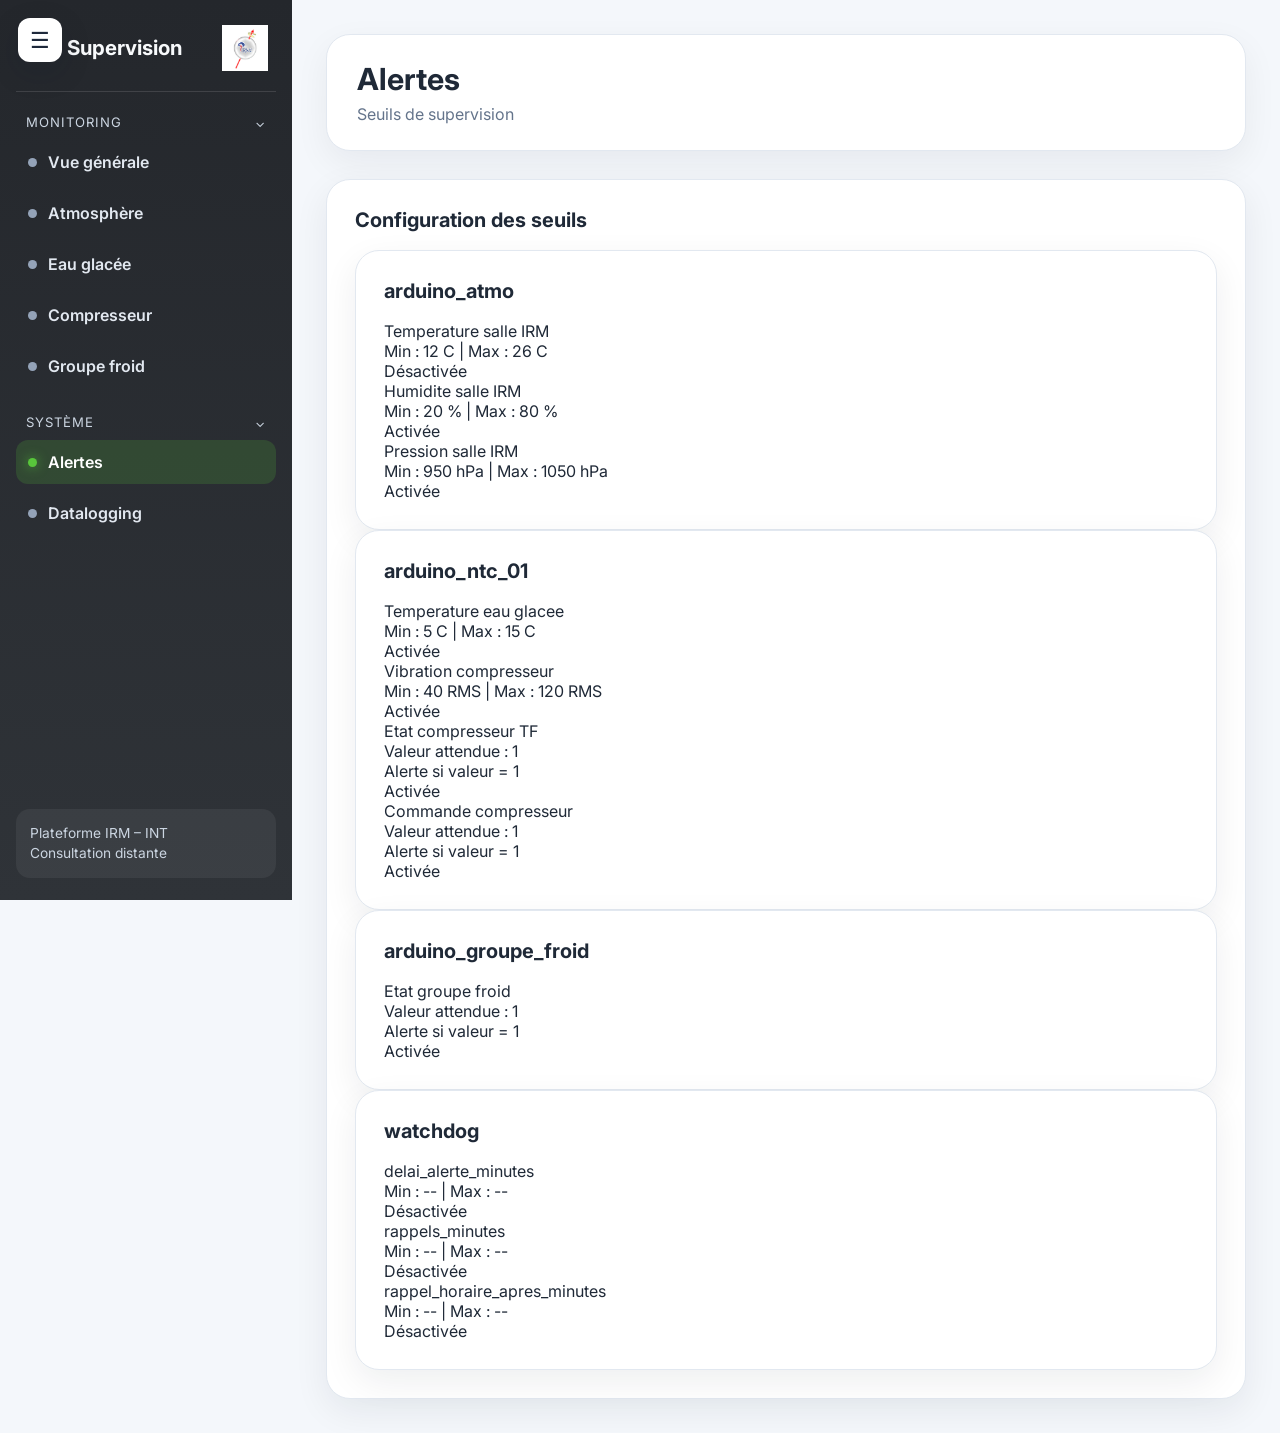
==== frontend/alerte.html @ 12dde3d2 "Add files via upload" ====
<!DOCTYPE html>
<html lang="fr">
<head>
<meta charset="UTF-8">
<meta name="viewport" content="width=device-width, initial-scale=1.0">
<title>Alertes – Centre IRM</title>

<!-- Police Inter via Google Fonts — commune à toutes les pages -->
<link href="https://fonts.googleapis.com/css2?family=Inter:wght@400;600;700;800&display=swap" rel="stylesheet">

<!-- Feuille de style commune à toutes les pages du dashboard -->
<link rel="stylesheet" href="style.css?v=final">

<style>
/* Grille des cartes d'alerte — une carte par device -->
.alert-grid { display: grid; gap: 20px; }

/* Bordure orange gauche pour identifier visuellement les cartes d'alerte -->
.alert-card { border-left: 5px solid #f97316; }

/* Ligne de séparation entre chaque seuil dans une carte -->
.alert-item { padding: 14px 0; border-bottom: 1px solid #e2e8f0; }
.alert-item:last-child { border-bottom: none; }

.alert-label { font-weight: 700; }
.alert-range { color: #64748b; margin-top: 4px; }

/* Badge vert — seuil activé -->
.alert-enabled {
    display: inline-block;
    margin-top: 8px;
    padding: 6px 10px;
    border-radius: 999px;
    background: #ecfdf5;
    color: #166534;
    font-size: 0.85rem;
    font-weight: 700;
}

/* Badge rouge — seuil désactivé -->
.alert-disabled {
    display: inline-block;
    margin-top: 8px;
    padding: 6px 10px;
    border-radius: 999px;
    background: #fef2f2;
    color: #991b1b;
    font-size: 0.85rem;
    font-weight: 700;
}

/* Encart d'erreur affiché si le JSON des seuils est inaccessible -->
.error-box {
    color: #991b1b;
    background: #fef2f2;
    border: 1px solid #fecaca;
    padding: 20px;
    border-radius: 12px;
}
</style>
</head>

<body>

<!-- Bouton pour ouvrir/fermer la sidebar.
     Sur mobile (≤ 720px) : overlay. Sur desktop : rétractable. -->
<button class="menu-toggle" onclick="toggleMenu()">☰</button>

<!-- Fond semi-transparent derrière la sidebar sur mobile -->
<div id="overlay" onclick="closeMenu()"></div>

<div class="app-shell">

    <!-- ─────────────────────────────────────────────
         SIDEBAR — Navigation latérale
    ──────────────────────────────────────────────── -->
    <aside id="sidebar" class="sidebar">
        <div class="sidebar-brand">
            <span>IRM Supervision</span>
            <img src="Logo_IRM.png" alt="Logo IRM">
        </div>

        <div class="sidebar-section">
            <div class="sidebar-title"><span>Monitoring</span><span>⌄</span></div>
            <nav class="sidebar-menu">
                <a href="index.html"       data-page="index">      <span class="dot"></span><span class="label-text">Vue générale</span></a>
                <a href="atmosphere.html"  data-page="atmosphere"> <span class="dot"></span><span class="label-text">Atmosphère</span></a>
                <a href="eaufroide.html"   data-page="eaufroide">  <span class="dot"></span><span class="label-text">Eau glacée</span></a>
                <a href="compresseur.html" data-page="compresseur"><span class="dot"></span><span class="label-text">Compresseur</span></a>
                <a href="groupefroid.html" data-page="groupefroid"><span class="dot"></span><span class="label-text">Groupe froid</span></a>
            </nav>
        </div>

        <div class="sidebar-section">
            <div class="sidebar-title"><span>Système</span><span>⌄</span></div>
            <nav class="sidebar-menu">
                <!-- Lien actif sur cette page — classe appliquée statiquement -->
                <a href="alerte.html"      class="active">          <span class="dot"></span><span class="label-text">Alertes</span></a>
                <a href="datalogging.html" data-page="datalogging"> <span class="dot"></span><span class="label-text">Datalogging</span></a>
            </nav>
        </div>

        <div class="sidebar-footer">Plateforme IRM – INT<br>Consultation distante</div>
    </aside>

    <!-- ─────────────────────────────────────────────
         CONTENU PRINCIPAL
    ──────────────────────────────────────────────── -->
    <main class="main-content">

        <div class="topbar">
            <div>
                <h1 class="page-title">Alertes</h1>
                <div class="page-subtitle">Seuils de supervision</div>
            </div>
        </div>

        <div class="container">

            <!-- Carte de configuration des seuils.
                 Le contenu est injecté dynamiquement par renderSeuils()
                 à partir du fichier config_seuils.json. -->
            <div class="card">
                <h2>Configuration des seuils</h2>
                <div id="alertes_content">Chargement...</div>
            </div>

        </div>
    </main>
</div>

<script>
    // Chemin vers le fichier de configuration des seuils d'alerte.
    // Ce fichier est lu côté client — il doit être accessible depuis le serveur web.
    // Il est également lu par alerte_manager.py côté serveur pour déclencher les e-mails.
    const CONFIG_SEUILS_PATH = "config_seuils.json";

    /**
     * loadSeuils()
     * Charge le fichier config_seuils.json et injecte le rendu dans la page.
     * Le paramètre ?v=timestamp force le navigateur à ne pas utiliser le cache,
     * garantissant que les seuils affichés sont toujours les plus récents.
     */
    async function loadSeuils() {
        const container = document.getElementById("alertes_content");

        try {
            const response = await fetch(CONFIG_SEUILS_PATH + "?v=" + Date.now());
            if (!response.ok) throw new Error("HTTP " + response.status);

            const seuils = await response.json();
            container.innerHTML = renderSeuils(seuils);

        } catch (e) {
            console.error(e);
            // Affiche un encart d'erreur si le JSON est absent ou mal formé
            container.innerHTML = `<div class="error-box">Erreur chargement JSON</div>`;
        }
    }

    /**
     * renderRange(cfg)
     * Génère le texte décrivant la plage de seuil selon le type de grandeur.
     *
     * Deux types supportés :
     * - "state"  : valeur logique 0/1 (ex: état compresseur) — affiche la valeur attendue
     * - numérique : affiche les bornes min/max avec unité (ex: "Min : 18 °C | Max : 26 °C")
     *
     * @param {object} cfg - configuration d'un seuil depuis config_seuils.json
     * @returns {string} HTML de la plage
     */
    function renderRange(cfg) {
        if (cfg.unit === "state") {
            // Grandeur logique : alerte si la valeur diffère de la valeur attendue
            const expected = cfg.expected ?? 1;
            const bad      = expected === 1 ? 0 : 1;
            return `Valeur attendue : ${expected}<br>Alerte si valeur = ${bad}`;
        }

        // Grandeur numérique : affiche les bornes min/max
        return `Min : ${cfg.min ?? "--"} ${cfg.unit || ""} | Max : ${cfg.max ?? "--"} ${cfg.unit || ""}`;
    }

    /**
     * renderSeuils(seuils)
     * Génère le HTML complet de la grille des seuils.
     * Parcourt l'objet JSON par device, puis par grandeur dans chaque device.
     * Chaque seuil est affiché avec son libellé, sa plage et son statut activé/désactivé.
     *
     * Structure attendue du JSON :
     * {
     *   "arduino_atmo": {
     *     "temperature": { "label": "Température", "min": 18, "max": 26, "unit": "°C", "enabled": true },
     *     ...
     *   },
     *   ...
     * }
     *
     * @param {object} seuils - contenu parsé de config_seuils.json
     * @returns {string} HTML de la grille
     */
    function renderSeuils(seuils) {
        let html = `<div class="alert-grid">`;

        for (const device in seuils) {
            // Une carte par device avec bordure orange
            html += `<div class="card alert-card"><h2>${device}</h2>`;

            for (const key in seuils[device]) {
                const cfg = seuils[device][key];

                html += `
                    <div class="alert-item">
                        <div class="alert-label">${cfg.label || key}</div>
                        <div class="alert-range">${renderRange(cfg)}</div>
                        <!-- Badge vert si activé, rouge si désactivé -->
                        <div class="${cfg.enabled ? "alert-enabled" : "alert-disabled"}">
                            ${cfg.enabled ? "Activée" : "Désactivée"}
                        </div>
                    </div>
                `;
            }

            html += `</div>`;
        }

        html += `</div>`;
        return html;
    }

    /**
     * toggleMenu() / closeMenu()
     * Gestion de la sidebar responsive.
     * Sur mobile : sidebar en overlay (classe "active").
     * Note : version simplifiée sans gestion desktop — pas de sidebar rétractable ici.
     */
    function toggleMenu() {
        document.getElementById("sidebar").classList.toggle("active");
    }

    function closeMenu() {
        document.getElementById("sidebar").classList.remove("active");
    }

    // Chargement des seuils au démarrage de la page
    loadSeuils();
</script>

</body>
</html>
---- frontend/style.css ----
/* ============================================================
   style.css — Feuille de style commune
   Supervision IRM — Plateforme INT / CNRS
   Utilisée par toutes les pages HTML du dashboard distant.
   ============================================================ */

/* ── Variables CSS globales ──────────────────────────────────
   Définies sur :root pour être accessibles partout dans le CSS.
   Modifier ces valeurs change l'apparence sur toutes les pages. */
:root {
    --sidebar-width: 292px;   /* Largeur de la sidebar sur desktop */
    --bg:        #f4f7fb;     /* Fond de page général */
    --surface:   #ffffff;     /* Fond des cartes et topbar */
    --surface-2: #f8fafc;     /* Fond secondaire (inputs, stats) */
    --text:      #1f2937;     /* Couleur texte principale */
    --muted:     #64748b;     /* Texte secondaire / sous-titres */
    --border:    #e2e8f0;     /* Bordures légères */
    --sidebar:   #24272c;     /* Couleur haut du dégradé sidebar */
    --sidebar-2: #2f3338;     /* Couleur bas du dégradé sidebar */
    --accent:    #58c63b;     /* Vert accent — lien actif, dot actif */
    --green:     #22c55e;     /* Vert statut ON */
    --red:       #ef4444;     /* Rouge statut OFF / alerte */
    --orange:    #f97316;     /* Orange — cartes alertes */
}

/* ── Reset minimal ───────────────────────────────────────────
   Inclut le padding et la bordure dans le calcul de la largeur.
   Évite les débordements inattendus sur les éléments à largeur fixe. */
* { box-sizing: border-box; }

/* Empêche iOS de grossir automatiquement le texte en mode paysage */
html { -webkit-text-size-adjust: 100%; }

body {
    margin: 0;
    /* Pile de polices : Inter chargée via Google Fonts, fallback système */
    font-family: "Inter", system-ui, -apple-system, BlinkMacSystemFont, "Segoe UI", sans-serif;
    background: var(--bg);
    color: var(--text);
}

/* Supprime la décoration des liens — la couleur est héritée du parent */
a { color: inherit; text-decoration: none; }

/* ── Structure principale ────────────────────────────────────
   Conteneur flex qui place la sidebar à gauche et le contenu à droite.
   min-height: 100vh garantit que la sidebar remplit toute la hauteur. */
.app-shell {
    min-height: 100vh;
    display: flex;
}

/* ============================================================
   SIDEBAR
   ============================================================ */

.sidebar {
    width: var(--sidebar-width);
    min-height: 100vh;
    /* Dégradé vertical du haut vers le bas entre les deux teintes sombre */
    background: linear-gradient(180deg, var(--sidebar), var(--sidebar-2));
    color: #f8fafc;
    padding: 22px 16px;
    position: fixed;   /* Reste en place pendant le scroll du contenu */
    left: 0;
    top: 0;
    bottom: 0;
    transition: transform 0.25s ease;
    z-index: 1000;     /* Au-dessus du contenu, sous le bouton hamburger (1100) */
}

/* Sidebar rétractée sur desktop — translateX vers la gauche hors écran */
.sidebar.closed {
    transform: translateX(calc(-1 * var(--sidebar-width)));
}

/* En-tête de la sidebar : logo texte + image logo IRM */
.sidebar-brand {
    height: 70px;
    display: flex;
    align-items: center;
    justify-content: space-between;
    gap: 14px;
    padding: 0 8px 18px 8px;
    border-bottom: 1px solid rgba(255,255,255,0.12); /* Séparateur subtil */
    margin-bottom: 22px;
}

.sidebar-brand span { font-size: 1.28rem; font-weight: 700; line-height: 1.15; }
.sidebar-brand img  { height: 46px; width: auto; object-fit: contain; }

/* Groupe de liens (Monitoring / Système) */
.sidebar-section { margin-bottom: 26px; }

/* Titre de section en majuscules espacées */
.sidebar-title {
    display: flex;
    align-items: center;
    justify-content: space-between;
    color: #cbd5e1;
    font-size: 0.82rem;
    text-transform: uppercase;
    letter-spacing: 0.08em;
    padding: 0 10px;
    margin-bottom: 10px;
}

/* Grille des liens de navigation */
.sidebar-menu { display: grid; gap: 7px; }

.sidebar-menu a {
    display: flex;
    align-items: center;
    gap: 11px;
    padding: 12px 12px;
    border-radius: 12px;
    color: #e2e8f0;
    font-weight: 600;
    transition: background 0.2s ease, color 0.2s ease;
}

.sidebar-menu a:hover  { background: rgba(255,255,255,0.08); }

/* Lien de la page courante — fond vert translucide + texte blanc */
.sidebar-menu a.active {
    background: rgba(88,198,59,0.18);
    color: #ffffff;
}

/* Petit cercle coloré devant chaque lien */
.dot {
    width: 9px;
    height: 9px;
    border-radius: 50%;
    background: #94a3b8;
    flex: 0 0 auto; /* Ne rétrécit pas si le texte est long */
}

/* Dot actif — vert accent avec halo lumineux */
.sidebar-menu a.active .dot {
    background: var(--accent);
    box-shadow: 0 0 12px rgba(88,198,59,0.75);
}

/* Empêche le texte des liens de passer à la ligne */
.label-text { white-space: nowrap; }

/* Pied de sidebar — identification de la plateforme */
.sidebar-footer {
    position: absolute;
    bottom: 22px;
    left: 16px;
    right: 16px;
    color: #cbd5e1;
    font-size: 0.86rem;
    line-height: 1.5;
    padding: 14px;
    border-radius: 14px;
    background: rgba(255,255,255,0.06); /* Fond légèrement plus clair que la sidebar */
}

/* ============================================================
   CONTENU PRINCIPAL
   ============================================================ */

.main-content {
    /* Décalé vers la droite de la largeur de la sidebar */
    margin-left: var(--sidebar-width);
    width: calc(100% - var(--sidebar-width));
    min-height: 100vh;
    padding: 34px;
    /* Transition fluide lors de la rétraction de la sidebar */
    transition: margin-left 0.25s ease, width 0.25s ease;
}

/* Quand la sidebar est fermée (desktop), le contenu prend toute la largeur */
.main-content.full { margin-left: 0; width: 100%; }

/* Barre supérieure : titre de page + badges */
.topbar {
    background: var(--surface);
    border: 1px solid var(--border);
    border-radius: 24px;
    padding: 26px 30px;
    display: flex;
    align-items: center;
    justify-content: space-between;
    gap: 20px;
    box-shadow: 0 12px 35px rgba(15,23,42,0.06);
    margin-bottom: 28px;
}

.page-title    { margin: 0; font-size: 1.9rem; color: var(--text); }
.page-subtitle { margin-top: 7px; color: var(--muted); font-size: 1rem; }

.topbar-actions { display: flex; align-items: center; gap: 10px; flex-wrap: wrap; }

/* Badge pill vert — utilisé pour "Supabase REST" et "Lecture seule" */
.badge-soft {
    padding: 9px 13px;
    border-radius: 999px;  /* Pill shape */
    background: #ecfdf5;
    color: #166534;
    font-size: 0.88rem;
    font-weight: 700;
}

/* ── Bouton hamburger ────────────────────────────────────────
   Visible sur tous les écrans (desktop et mobile).
   Sur desktop : rétracte/étend la sidebar.
   Sur mobile  : ouvre la sidebar en overlay. */
.menu-toggle {
    position: fixed;
    top: 18px;
    left: 18px;
    z-index: 1100; /* Au-dessus de la sidebar (1000) et de l'overlay (900) */
    width: 44px;
    height: 44px;
    border: none;
    border-radius: 12px;
    background: #ffffff;
    color: #1e293b;
    font-size: 1.4rem;
    cursor: pointer;
    box-shadow: 0 10px 30px rgba(15,23,42,0.16);
}

/* Overlay — caché par défaut, affiché uniquement sur mobile quand la sidebar est ouverte */
#overlay { display: none; }

/* ============================================================
   CARTES
   ============================================================ */

/* Grille à une colonne par défaut — élargie selon les pages via CSS inline */
.container { display: grid; grid-template-columns: 1fr; gap: 24px; }

.card {
    position: relative;  /* Nécessaire pour les badges positionnés en absolu */
    background: var(--surface);
    border: 1px solid var(--border);
    border-radius: 24px;
    padding: 28px;
    box-shadow: 0 12px 35px rgba(15,23,42,0.07);
    min-width: 0; /* Empêche le débordement dans une grille flex/grid */
}

.card h2    { margin: 0 0 18px 0; color: var(--text); font-size: 1.25rem; }

/* Valeur principale affichée en grand (température, amplitude…) */
.value      { font-size: 2.2rem; font-weight: 700; color: var(--text); margin: 10px 0; }

/* Horodatage de la dernière mesure */
.timestamp  { color: var(--muted); font-size: 0.92rem; }

canvas      { margin-top: 20px; }

/* ============================================================
   RESPONSIVE
   ============================================================ */

/* Tablette — grille de cartes revient à une colonne */
@media (max-width: 1100px) {
    .container { grid-template-columns: 1fr; }
}

/* Mobile (≤ 720px) */
@media (max-width: 720px) {
    /* Sidebar cachée hors écran par défaut */
    .sidebar { transform: translateX(-100%); }

    /* Sidebar visible quand la classe "active" est ajoutée par toggleMenu() */
    .sidebar.active { transform: translateX(0); }

    /* Le contenu prend toute la largeur (pas de marge pour la sidebar) */
    .main-content {
        margin-left: 0;
        width: 100%;
        /* padding-top plus grand pour ne pas être masqué par le bouton hamburger */
        padding: 84px 18px 24px 18px;
    }

    /* Topbar en colonne sur mobile */
    .topbar {
        flex-direction: column;
        align-items: flex-start;
        padding: 22px;
    }

    .page-title { font-size: 1.55rem; }
    .card       { padding: 22px; }

    /* Overlay affiché derrière la sidebar — clic dessus pour fermer */
    #overlay.active {
        display: block;
        position: fixed;
        inset: 0;
        background: rgba(15,23,42,0.45);
        z-index: 900; /* Sous la sidebar (1000) mais au-dessus du contenu */
    }
}

/* ============================================================
   PAGE D'ACCUEIL (index.html) — Grille des modules
   ============================================================ */

/* Grille 2 colonnes pour les 4 cartes modules */
.dashboard-grid {
    display: grid;
    grid-template-columns: repeat(2, minmax(0, 1fr));
    gap: 24px;
}

/* Carte module — lien cliquable vers la page de détail */
.module-card {
    min-height: 210px;
    display: flex;
    flex-direction: column;
    justify-content: space-between;
    color: var(--text);
    transition: transform 0.25s ease, box-shadow 0.25s ease;
}

/* Effet de survol — légère élévation */
.module-card:hover {
    transform: translateY(-6px);
    box-shadow: 0 18px 45px rgba(15,23,42,0.12);
}

.module-card .label  { color: var(--muted); font-size: 0.95rem; font-weight: 700; margin-bottom: 10px; }
.module-card .metric { font-size: 2.3rem; font-weight: 800; color: var(--text); margin-bottom: 8px; }
.module-card p       { margin: 0; color: var(--muted); font-size: 1rem; line-height: 1.45; }

/* Bouton "View details" en bas de chaque carte module */
.module-card .open {
    margin-top: 28px;
    color: #166534;
    background: #ecfdf5;
    width: fit-content;
    padding: 8px 12px;
    border-radius: 999px;
    font-size: 0.9rem;
    font-weight: 700;
}

/* Sur petits écrans, les cartes modules passent en colonne unique */
@media (max-width: 900px) {
    .dashboard-grid { grid-template-columns: 1fr; }
}
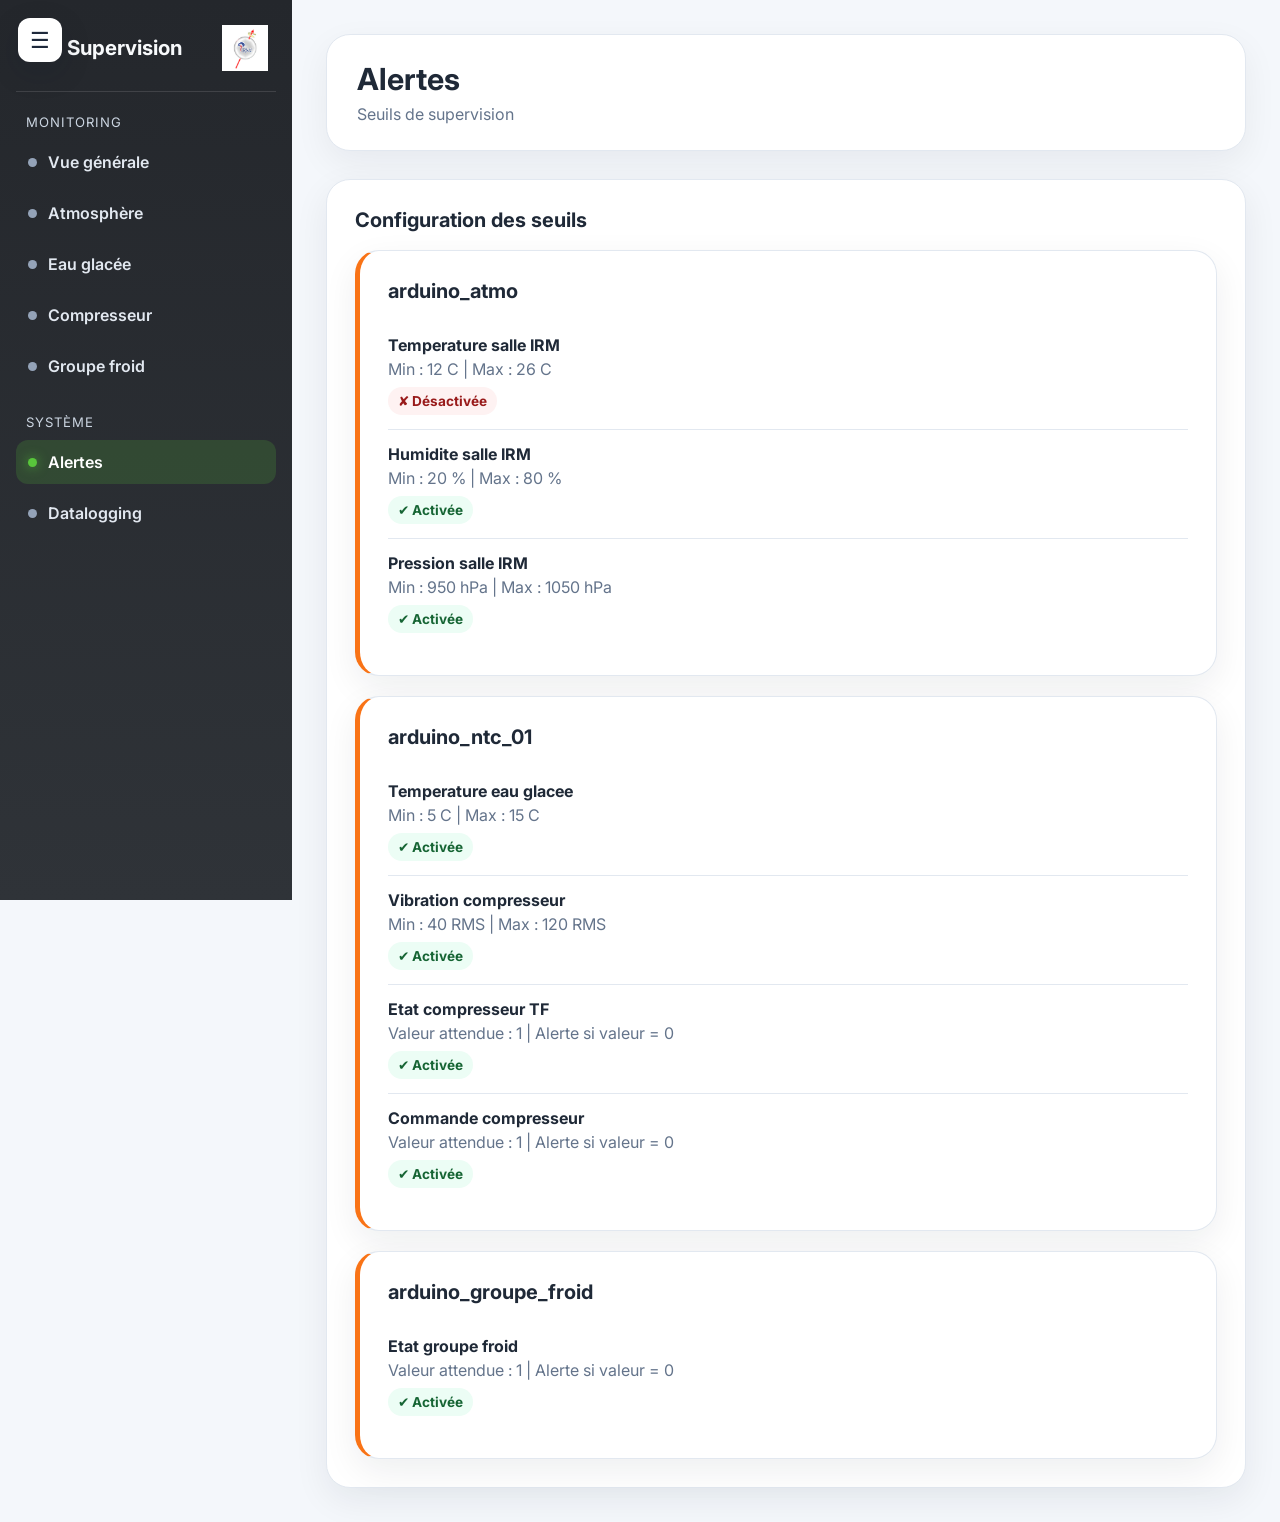
==== commit fb7351aa: "Update alerte.html" ====
--- a/frontend/alerte.html
+++ b/frontend/alerte.html
@@ -5,27 +5,17 @@
 <meta name="viewport" content="width=device-width, initial-scale=1.0">
 <title>Alertes – Centre IRM</title>
 
-<!-- Police Inter via Google Fonts — commune à toutes les pages -->
 <link href="https://fonts.googleapis.com/css2?family=Inter:wght@400;600;700;800&display=swap" rel="stylesheet">
-
-<!-- Feuille de style commune à toutes les pages du dashboard -->
 <link rel="stylesheet" href="style.css?v=final">
 
 <style>
-/* Grille des cartes d'alerte — une carte par device -->
 .alert-grid { display: grid; gap: 20px; }
-
-/* Bordure orange gauche pour identifier visuellement les cartes d'alerte -->
 .alert-card { border-left: 5px solid #f97316; }
-
-/* Ligne de séparation entre chaque seuil dans une carte -->
 .alert-item { padding: 14px 0; border-bottom: 1px solid #e2e8f0; }
 .alert-item:last-child { border-bottom: none; }
-
 .alert-label { font-weight: 700; }
 .alert-range { color: #64748b; margin-top: 4px; }
 
-/* Badge vert — seuil activé -->
 .alert-enabled {
     display: inline-block;
     margin-top: 8px;
@@ -37,7 +27,6 @@
     font-weight: 700;
 }
 
-/* Badge rouge — seuil désactivé -->
 .alert-disabled {
     display: inline-block;
     margin-top: 8px;
@@ -49,7 +38,6 @@
     font-weight: 700;
 }
 
-/* Encart d'erreur affiché si le JSON des seuils est inaccessible -->
 .error-box {
     color: #991b1b;
     background: #fef2f2;
@@ -62,188 +50,141 @@
 
 <body>
 
-<!-- Bouton pour ouvrir/fermer la sidebar.
-     Sur mobile (≤ 720px) : overlay. Sur desktop : rétractable. -->
 <button class="menu-toggle" onclick="toggleMenu()">☰</button>
-
-<!-- Fond semi-transparent derrière la sidebar sur mobile -->
 <div id="overlay" onclick="closeMenu()"></div>
 
 <div class="app-shell">
 
-    <!-- ─────────────────────────────────────────────
-         SIDEBAR — Navigation latérale
-    ──────────────────────────────────────────────── -->
-    <aside id="sidebar" class="sidebar">
-        <div class="sidebar-brand">
-            <span>IRM Supervision</span>
-            <img src="Logo_IRM.png" alt="Logo IRM">
-        </div>
+<aside id="sidebar" class="sidebar">
+    <div class="sidebar-brand">
+        <span>IRM Supervision</span>
+        <img src="Logo_IRM.png">
+    </div>
 
-        <div class="sidebar-section">
-            <div class="sidebar-title"><span>Monitoring</span><span>⌄</span></div>
-            <nav class="sidebar-menu">
-                <a href="index.html"       data-page="index">      <span class="dot"></span><span class="label-text">Vue générale</span></a>
-                <a href="atmosphere.html"  data-page="atmosphere"> <span class="dot"></span><span class="label-text">Atmosphère</span></a>
-                <a href="eaufroide.html"   data-page="eaufroide">  <span class="dot"></span><span class="label-text">Eau glacée</span></a>
-                <a href="compresseur.html" data-page="compresseur"><span class="dot"></span><span class="label-text">Compresseur</span></a>
-                <a href="groupefroid.html" data-page="groupefroid"><span class="dot"></span><span class="label-text">Groupe froid</span></a>
-            </nav>
-        </div>
+    <div class="sidebar-section">
+        <div class="sidebar-title">Monitoring</div>
+        <nav class="sidebar-menu">
+            <a href="index.html"><span class="dot"></span>Vue générale</a>
+            <a href="atmosphere.html"><span class="dot"></span>Atmosphère</a>
+            <a href="eaufroide.html"><span class="dot"></span>Eau glacée</a>
+            <a href="compresseur.html"><span class="dot"></span>Compresseur</a>
+            <a href="groupefroid.html"><span class="dot"></span>Groupe froid</a>
+        </nav>
+    </div>
 
-        <div class="sidebar-section">
-            <div class="sidebar-title"><span>Système</span><span>⌄</span></div>
-            <nav class="sidebar-menu">
-                <!-- Lien actif sur cette page — classe appliquée statiquement -->
-                <a href="alerte.html"      class="active">          <span class="dot"></span><span class="label-text">Alertes</span></a>
-                <a href="datalogging.html" data-page="datalogging"> <span class="dot"></span><span class="label-text">Datalogging</span></a>
-            </nav>
-        </div>
+    <div class="sidebar-section">
+        <div class="sidebar-title">Système</div>
+        <nav class="sidebar-menu">
+            <a href="alerte.html" class="active"><span class="dot"></span>Alertes</a>
+            <a href="datalogging.html" data-page="datalogging"><span class="dot"></span><span class="label-text">Datalogging</span></a>
+        </nav>
+    </div>
+</aside>
 
-        <div class="sidebar-footer">Plateforme IRM – INT<br>Consultation distante</div>
-    </aside>
+<main class="main-content">
 
-    <!-- ─────────────────────────────────────────────
-         CONTENU PRINCIPAL
-    ──────────────────────────────────────────────── -->
-    <main class="main-content">
+<div class="topbar">
+    <div>
+        <h1 class="page-title">Alertes</h1>
+        <div class="page-subtitle">Seuils de supervision</div>
+    </div>
+</div>
 
-        <div class="topbar">
-            <div>
-                <h1 class="page-title">Alertes</h1>
-                <div class="page-subtitle">Seuils de supervision</div>
-            </div>
-        </div>
+<div class="container">
+    <div class="card">
+        <h2>Configuration des seuils</h2>
+        <div id="alertes_content">Chargement...</div>
+    </div>
+</div>
 
-        <div class="container">
-
-            <!-- Carte de configuration des seuils.
-                 Le contenu est injecté dynamiquement par renderSeuils()
-                 à partir du fichier config_seuils.json. -->
-            <div class="card">
-                <h2>Configuration des seuils</h2>
-                <div id="alertes_content">Chargement...</div>
-            </div>
-
-        </div>
-    </main>
+</main>
 </div>
 
 <script>
-    // Chemin vers le fichier de configuration des seuils d'alerte.
-    // Ce fichier est lu côté client — il doit être accessible depuis le serveur web.
-    // Il est également lu par alerte_manager.py côté serveur pour déclencher les e-mails.
-    const CONFIG_SEUILS_PATH = "config_seuils.json";
+const CONFIG_SEUILS_PATH = "config_seuils.json";
 
-    /**
-     * loadSeuils()
-     * Charge le fichier config_seuils.json et injecte le rendu dans la page.
-     * Le paramètre ?v=timestamp force le navigateur à ne pas utiliser le cache,
-     * garantissant que les seuils affichés sont toujours les plus récents.
-     */
-    async function loadSeuils() {
-        const container = document.getElementById("alertes_content");
+async function loadSeuils() {
+    const container = document.getElementById("alertes_content");
 
-        try {
-            const response = await fetch(CONFIG_SEUILS_PATH + "?v=" + Date.now());
-            if (!response.ok) throw new Error("HTTP " + response.status);
+    try {
+        const response = await fetch(CONFIG_SEUILS_PATH + "?v=" + Date.now());
 
-            const seuils = await response.json();
-            container.innerHTML = renderSeuils(seuils);
+        if (!response.ok) throw new Error("HTTP " + response.status);
 
-        } catch (e) {
-            console.error(e);
-            // Affiche un encart d'erreur si le JSON est absent ou mal formé
-            container.innerHTML = `<div class="error-box">Erreur chargement JSON</div>`;
+        const seuils = await response.json();
+        container.innerHTML = renderSeuils(seuils);
+
+    } catch (e) {
+        console.error(e);
+        container.innerHTML = `<div class="error-box">Erreur chargement JSON : ${e.message}</div>`;
+    }
+}
+
+function renderRange(cfg) {
+    if (cfg.unit === "state") {
+        const expected = Array.isArray(cfg.expected) ? cfg.expected[0] : (cfg.expected ?? 1);
+        const bad = expected === 1 ? 0 : 1;
+        return `Valeur attendue : ${expected} | Alerte si valeur = ${bad}`;
+    }
+
+    return `Min : ${cfg.min ?? "--"} ${cfg.unit || ""} | Max : ${cfg.max ?? "--"} ${cfg.unit || ""}`;
+}
+
+function isValidSensor(cfg) {
+    // On ignore les entrées sans label ou sans structure de capteur
+    return cfg && typeof cfg === "object" && cfg.label !== undefined;
+}
+
+function renderSeuils(seuils) {
+    let html = `<div class="alert-grid">`;
+
+    for (const device in seuils) {
+        // On ignore le bloc watchdog qui n'est pas un capteur
+        if (device === "watchdog") continue;
+
+        const deviceData = seuils[device];
+        let itemsHtml = "";
+
+        for (const key in deviceData) {
+            const cfg = deviceData[key];
+
+            // On ignore les entrées sans structure valide
+            if (!isValidSensor(cfg)) continue;
+
+            itemsHtml += `
+                <div class="alert-item">
+                    <div class="alert-label">${cfg.label}</div>
+                    <div class="alert-range">${renderRange(cfg)}</div>
+                    <div class="${cfg.enabled ? "alert-enabled" : "alert-disabled"}">
+                        ${cfg.enabled ? "✔ Activée" : "✘ Désactivée"}
+                    </div>
+                </div>
+            `;
+        }
+
+        if (itemsHtml) {
+            html += `
+                <div class="card alert-card">
+                    <h2>${device}</h2>
+                    ${itemsHtml}
+                </div>
+            `;
         }
     }
 
-    /**
-     * renderRange(cfg)
-     * Génère le texte décrivant la plage de seuil selon le type de grandeur.
-     *
-     * Deux types supportés :
-     * - "state"  : valeur logique 0/1 (ex: état compresseur) — affiche la valeur attendue
-     * - numérique : affiche les bornes min/max avec unité (ex: "Min : 18 °C | Max : 26 °C")
-     *
-     * @param {object} cfg - configuration d'un seuil depuis config_seuils.json
-     * @returns {string} HTML de la plage
-     */
-    function renderRange(cfg) {
-        if (cfg.unit === "state") {
-            // Grandeur logique : alerte si la valeur diffère de la valeur attendue
-            const expected = cfg.expected ?? 1;
-            const bad      = expected === 1 ? 0 : 1;
-            return `Valeur attendue : ${expected}<br>Alerte si valeur = ${bad}`;
-        }
+    html += `</div>`;
+    return html;
+}
 
-        // Grandeur numérique : affiche les bornes min/max
-        return `Min : ${cfg.min ?? "--"} ${cfg.unit || ""} | Max : ${cfg.max ?? "--"} ${cfg.unit || ""}`;
-    }
+function toggleMenu() {
+    document.getElementById("sidebar").classList.toggle("active");
+}
 
-    /**
-     * renderSeuils(seuils)
-     * Génère le HTML complet de la grille des seuils.
-     * Parcourt l'objet JSON par device, puis par grandeur dans chaque device.
-     * Chaque seuil est affiché avec son libellé, sa plage et son statut activé/désactivé.
-     *
-     * Structure attendue du JSON :
-     * {
-     *   "arduino_atmo": {
-     *     "temperature": { "label": "Température", "min": 18, "max": 26, "unit": "°C", "enabled": true },
-     *     ...
-     *   },
-     *   ...
-     * }
-     *
-     * @param {object} seuils - contenu parsé de config_seuils.json
-     * @returns {string} HTML de la grille
-     */
-    function renderSeuils(seuils) {
-        let html = `<div class="alert-grid">`;
+function closeMenu() {
+    document.getElementById("sidebar").classList.remove("active");
+}
 
-        for (const device in seuils) {
-            // Une carte par device avec bordure orange
-            html += `<div class="card alert-card"><h2>${device}</h2>`;
-
-            for (const key in seuils[device]) {
-                const cfg = seuils[device][key];
-
-                html += `
-                    <div class="alert-item">
-                        <div class="alert-label">${cfg.label || key}</div>
-                        <div class="alert-range">${renderRange(cfg)}</div>
-                        <!-- Badge vert si activé, rouge si désactivé -->
-                        <div class="${cfg.enabled ? "alert-enabled" : "alert-disabled"}">
-                            ${cfg.enabled ? "Activée" : "Désactivée"}
-                        </div>
-                    </div>
-                `;
-            }
-
-            html += `</div>`;
-        }
-
-        html += `</div>`;
-        return html;
-    }
-
-    /**
-     * toggleMenu() / closeMenu()
-     * Gestion de la sidebar responsive.
-     * Sur mobile : sidebar en overlay (classe "active").
-     * Note : version simplifiée sans gestion desktop — pas de sidebar rétractable ici.
-     */
-    function toggleMenu() {
-        document.getElementById("sidebar").classList.toggle("active");
-    }
-
-    function closeMenu() {
-        document.getElementById("sidebar").classList.remove("active");
-    }
-
-    // Chargement des seuils au démarrage de la page
-    loadSeuils();
+loadSeuils();
 </script>
 
 </body>
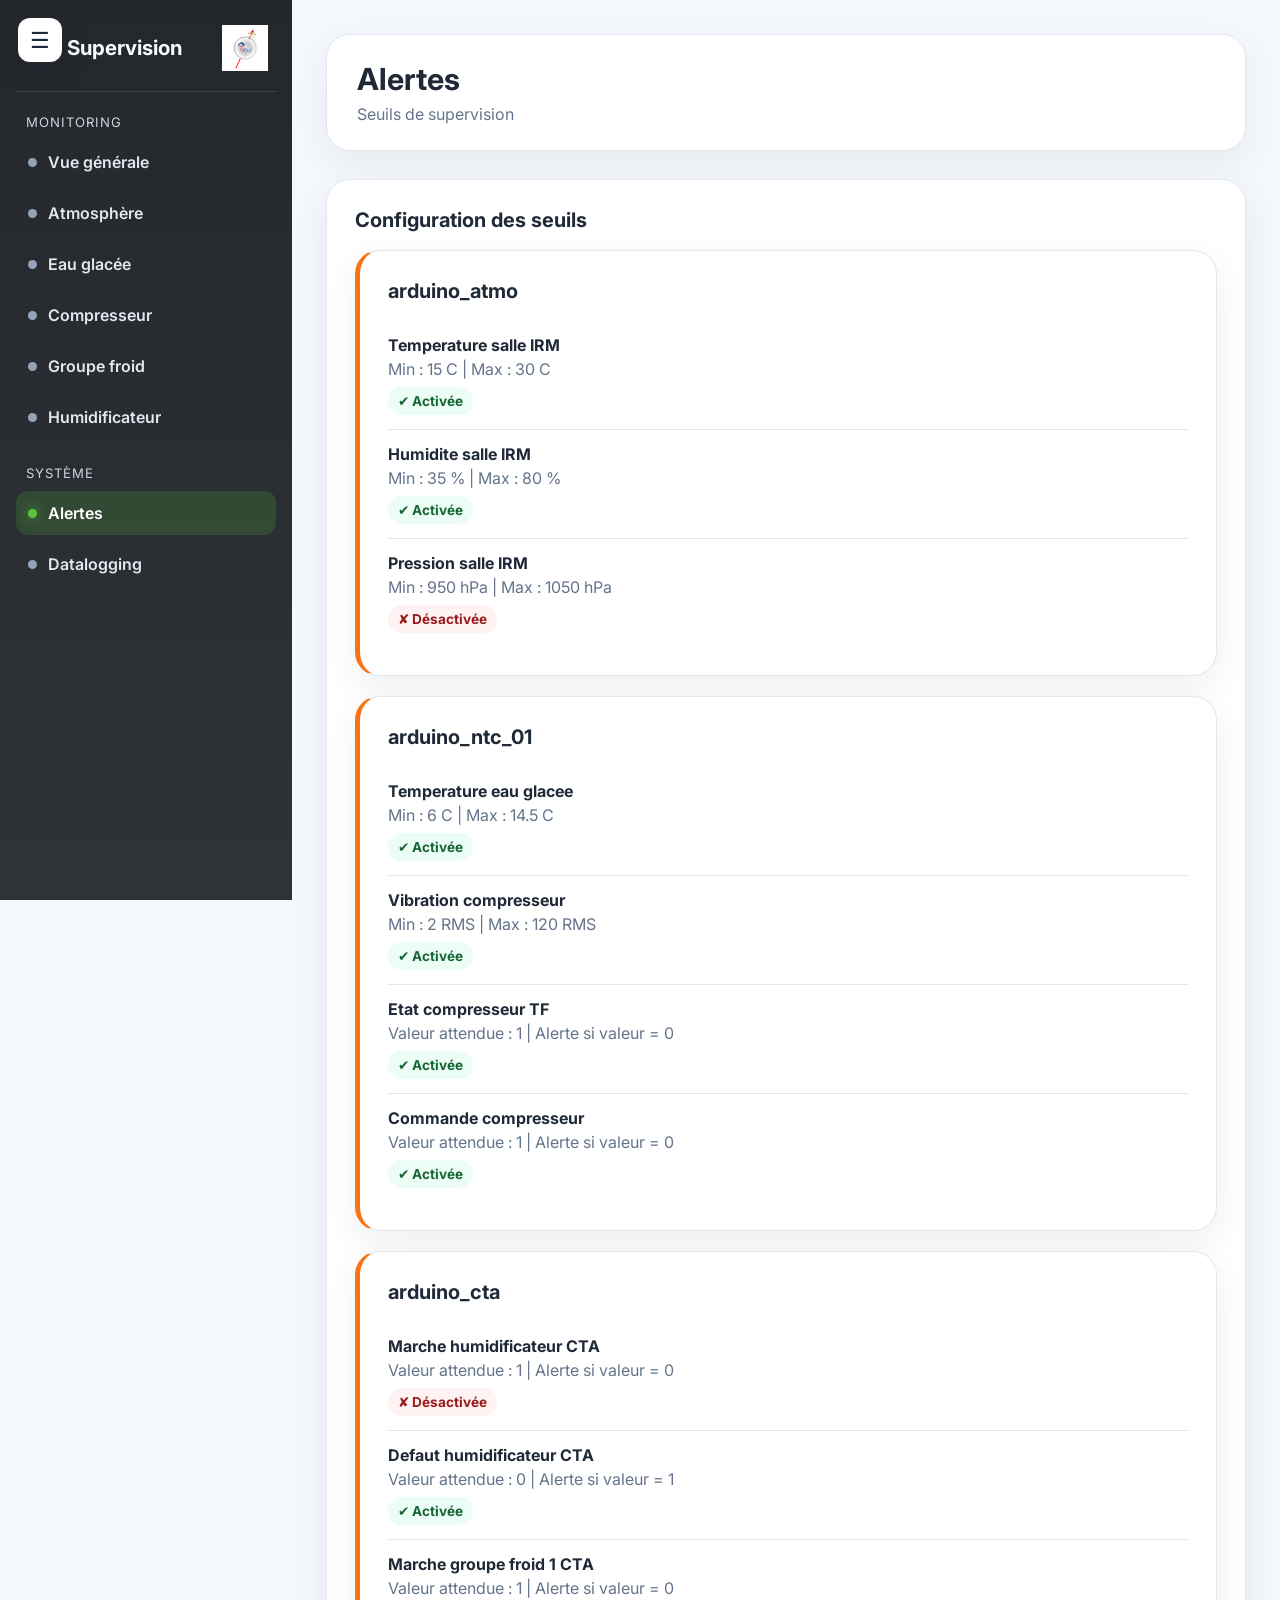
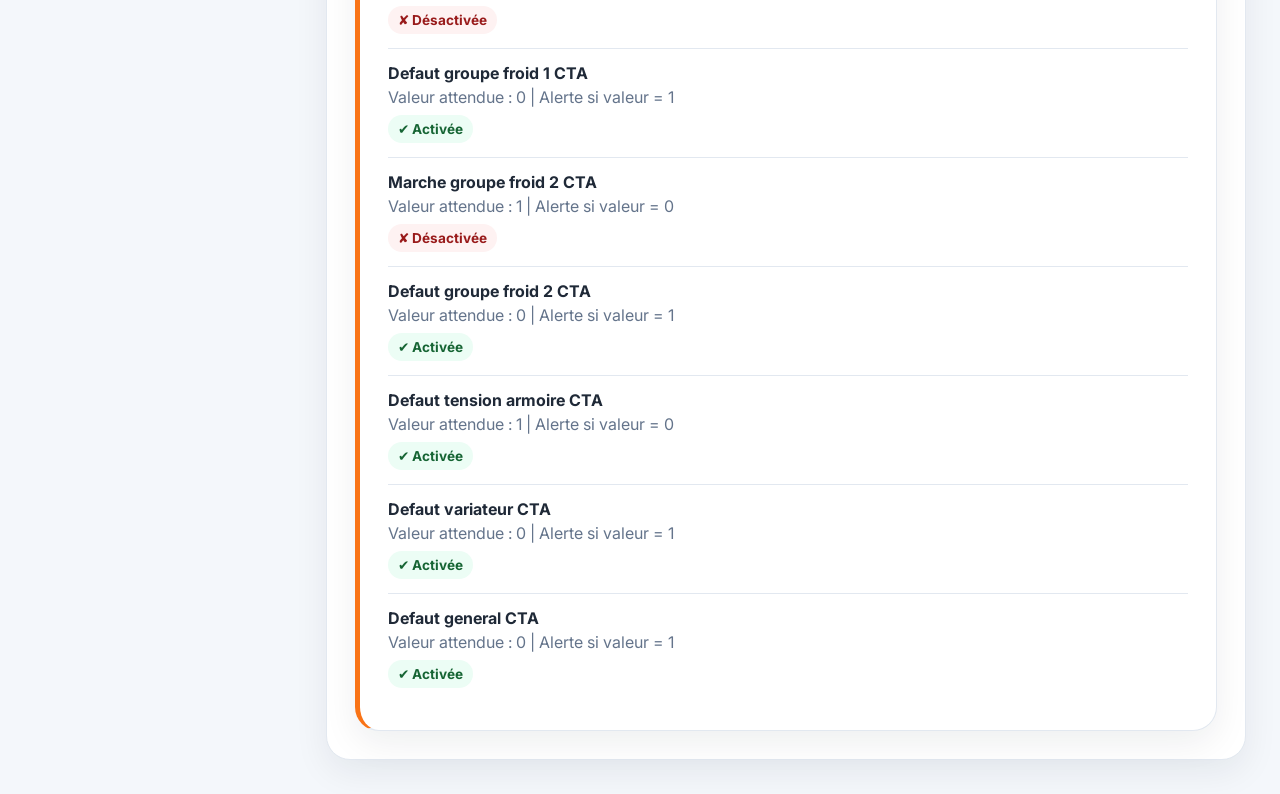
==== commit 1e84aabf: "Add files via upload" ====
--- a/frontend/alerte.html
+++ b/frontend/alerte.html
@@ -1,191 +1,192 @@
-<!DOCTYPE html>
-<html lang="fr">
-<head>
-<meta charset="UTF-8">
-<meta name="viewport" content="width=device-width, initial-scale=1.0">
-<title>Alertes – Centre IRM</title>
-
-<link href="https://fonts.googleapis.com/css2?family=Inter:wght@400;600;700;800&display=swap" rel="stylesheet">
-<link rel="stylesheet" href="style.css?v=final">
-
-<style>
-.alert-grid { display: grid; gap: 20px; }
-.alert-card { border-left: 5px solid #f97316; }
-.alert-item { padding: 14px 0; border-bottom: 1px solid #e2e8f0; }
-.alert-item:last-child { border-bottom: none; }
-.alert-label { font-weight: 700; }
-.alert-range { color: #64748b; margin-top: 4px; }
-
-.alert-enabled {
-    display: inline-block;
-    margin-top: 8px;
-    padding: 6px 10px;
-    border-radius: 999px;
-    background: #ecfdf5;
-    color: #166534;
-    font-size: 0.85rem;
-    font-weight: 700;
-}
-
-.alert-disabled {
-    display: inline-block;
-    margin-top: 8px;
-    padding: 6px 10px;
-    border-radius: 999px;
-    background: #fef2f2;
-    color: #991b1b;
-    font-size: 0.85rem;
-    font-weight: 700;
-}
-
-.error-box {
-    color: #991b1b;
-    background: #fef2f2;
-    border: 1px solid #fecaca;
-    padding: 20px;
-    border-radius: 12px;
-}
-</style>
-</head>
-
-<body>
-
-<button class="menu-toggle" onclick="toggleMenu()">☰</button>
-<div id="overlay" onclick="closeMenu()"></div>
-
-<div class="app-shell">
-
-<aside id="sidebar" class="sidebar">
-    <div class="sidebar-brand">
-        <span>IRM Supervision</span>
-        <img src="Logo_IRM.png">
-    </div>
-
-    <div class="sidebar-section">
-        <div class="sidebar-title">Monitoring</div>
-        <nav class="sidebar-menu">
-            <a href="index.html"><span class="dot"></span>Vue générale</a>
-            <a href="atmosphere.html"><span class="dot"></span>Atmosphère</a>
-            <a href="eaufroide.html"><span class="dot"></span>Eau glacée</a>
-            <a href="compresseur.html"><span class="dot"></span>Compresseur</a>
-            <a href="groupefroid.html"><span class="dot"></span>Groupe froid</a>
-        </nav>
-    </div>
-
-    <div class="sidebar-section">
-        <div class="sidebar-title">Système</div>
-        <nav class="sidebar-menu">
-            <a href="alerte.html" class="active"><span class="dot"></span>Alertes</a>
-            <a href="datalogging.html" data-page="datalogging"><span class="dot"></span><span class="label-text">Datalogging</span></a>
-        </nav>
-    </div>
-</aside>
-
-<main class="main-content">
-
-<div class="topbar">
-    <div>
-        <h1 class="page-title">Alertes</h1>
-        <div class="page-subtitle">Seuils de supervision</div>
-    </div>
-</div>
-
-<div class="container">
-    <div class="card">
-        <h2>Configuration des seuils</h2>
-        <div id="alertes_content">Chargement...</div>
-    </div>
-</div>
-
-</main>
-</div>
-
-<script>
-const CONFIG_SEUILS_PATH = "config_seuils.json";
-
-async function loadSeuils() {
-    const container = document.getElementById("alertes_content");
-
-    try {
-        const response = await fetch(CONFIG_SEUILS_PATH + "?v=" + Date.now());
-
-        if (!response.ok) throw new Error("HTTP " + response.status);
-
-        const seuils = await response.json();
-        container.innerHTML = renderSeuils(seuils);
-
-    } catch (e) {
-        console.error(e);
-        container.innerHTML = `<div class="error-box">Erreur chargement JSON : ${e.message}</div>`;
-    }
-}
-
-function renderRange(cfg) {
-    if (cfg.unit === "state") {
-        const expected = Array.isArray(cfg.expected) ? cfg.expected[0] : (cfg.expected ?? 1);
-        const bad = expected === 1 ? 0 : 1;
-        return `Valeur attendue : ${expected} | Alerte si valeur = ${bad}`;
-    }
-
-    return `Min : ${cfg.min ?? "--"} ${cfg.unit || ""} | Max : ${cfg.max ?? "--"} ${cfg.unit || ""}`;
-}
-
-function isValidSensor(cfg) {
-    // On ignore les entrées sans label ou sans structure de capteur
-    return cfg && typeof cfg === "object" && cfg.label !== undefined;
-}
-
-function renderSeuils(seuils) {
-    let html = `<div class="alert-grid">`;
-
-    for (const device in seuils) {
-        // On ignore le bloc watchdog qui n'est pas un capteur
-        if (device === "watchdog") continue;
-
-        const deviceData = seuils[device];
-        let itemsHtml = "";
-
-        for (const key in deviceData) {
-            const cfg = deviceData[key];
-
-            // On ignore les entrées sans structure valide
-            if (!isValidSensor(cfg)) continue;
-
-            itemsHtml += `
-                <div class="alert-item">
-                    <div class="alert-label">${cfg.label}</div>
-                    <div class="alert-range">${renderRange(cfg)}</div>
-                    <div class="${cfg.enabled ? "alert-enabled" : "alert-disabled"}">
-                        ${cfg.enabled ? "✔ Activée" : "✘ Désactivée"}
-                    </div>
-                </div>
-            `;
-        }
-
-        if (itemsHtml) {
-            html += `
-                <div class="card alert-card">
-                    <h2>${device}</h2>
-                    ${itemsHtml}
-                </div>
-            `;
-        }
-    }
-
-    html += `</div>`;
-    return html;
-}
-
-function toggleMenu() {
-    document.getElementById("sidebar").classList.toggle("active");
-}
-
-function closeMenu() {
-    document.getElementById("sidebar").classList.remove("active");
-}
-
-loadSeuils();
-</script>
-
-</body>
-</html>
+<!DOCTYPE html>
+<html lang="fr">
+<head>
+<meta charset="UTF-8">
+<meta name="viewport" content="width=device-width, initial-scale=1.0">
+<title>Alertes – Centre IRM</title>
+
+<link href="https://fonts.googleapis.com/css2?family=Inter:wght@400;600;700;800&display=swap" rel="stylesheet">
+<link rel="stylesheet" href="style.css?v=final">
+
+<style>
+.alert-grid { display: grid; gap: 20px; }
+.alert-card { border-left: 5px solid #f97316; }
+.alert-item { padding: 14px 0; border-bottom: 1px solid #e2e8f0; }
+.alert-item:last-child { border-bottom: none; }
+.alert-label { font-weight: 700; }
+.alert-range { color: #64748b; margin-top: 4px; }
+
+.alert-enabled {
+    display: inline-block;
+    margin-top: 8px;
+    padding: 6px 10px;
+    border-radius: 999px;
+    background: #ecfdf5;
+    color: #166534;
+    font-size: 0.85rem;
+    font-weight: 700;
+}
+
+.alert-disabled {
+    display: inline-block;
+    margin-top: 8px;
+    padding: 6px 10px;
+    border-radius: 999px;
+    background: #fef2f2;
+    color: #991b1b;
+    font-size: 0.85rem;
+    font-weight: 700;
+}
+
+.error-box {
+    color: #991b1b;
+    background: #fef2f2;
+    border: 1px solid #fecaca;
+    padding: 20px;
+    border-radius: 12px;
+}
+</style>
+</head>
+
+<body>
+
+<button class="menu-toggle" onclick="toggleMenu()">☰</button>
+<div id="overlay" onclick="closeMenu()"></div>
+
+<div class="app-shell">
+
+<aside id="sidebar" class="sidebar">
+    <div class="sidebar-brand">
+        <span>IRM Supervision</span>
+        <img src="Logo_IRM.png">
+    </div>
+
+    <div class="sidebar-section">
+        <div class="sidebar-title">Monitoring</div>
+        <nav class="sidebar-menu">
+            <a href="index.html"><span class="dot"></span>Vue générale</a>
+            <a href="atmosphere.html"><span class="dot"></span>Atmosphère</a>
+            <a href="eaufroide.html"><span class="dot"></span>Eau glacée</a>
+            <a href="compresseur.html"><span class="dot"></span>Compresseur</a>
+            <a href="groupefroid.html"><span class="dot"></span>Groupe froid</a>
+            <a href="humidificateur.html" data-page="humidificateur"><span class="dot"></span><span class="label-text">Humidificateur</span></a>
+        </nav>
+    </div>
+
+    <div class="sidebar-section">
+        <div class="sidebar-title">Système</div>
+        <nav class="sidebar-menu">
+            <a href="alerte.html" class="active"><span class="dot"></span>Alertes</a>
+            <a href="datalogging.html" data-page="datalogging"><span class="dot"></span><span class="label-text">Datalogging</span></a>
+        </nav>
+    </div>
+</aside>
+
+<main class="main-content">
+
+<div class="topbar">
+    <div>
+        <h1 class="page-title">Alertes</h1>
+        <div class="page-subtitle">Seuils de supervision</div>
+    </div>
+</div>
+
+<div class="container">
+    <div class="card">
+        <h2>Configuration des seuils</h2>
+        <div id="alertes_content">Chargement...</div>
+    </div>
+</div>
+
+</main>
+</div>
+
+<script>
+const CONFIG_SEUILS_PATH = "config_seuils.json";
+
+async function loadSeuils() {
+    const container = document.getElementById("alertes_content");
+
+    try {
+        const response = await fetch(CONFIG_SEUILS_PATH + "?v=" + Date.now());
+
+        if (!response.ok) throw new Error("HTTP " + response.status);
+
+        const seuils = await response.json();
+        container.innerHTML = renderSeuils(seuils);
+
+    } catch (e) {
+        console.error(e);
+        container.innerHTML = `<div class="error-box">Erreur chargement JSON : ${e.message}</div>`;
+    }
+}
+
+function renderRange(cfg) {
+    if (cfg.unit === "state") {
+        const expected = Array.isArray(cfg.expected) ? cfg.expected[0] : (cfg.expected ?? 1);
+        const bad = expected === 1 ? 0 : 1;
+        return `Valeur attendue : ${expected} | Alerte si valeur = ${bad}`;
+    }
+
+    return `Min : ${cfg.min ?? "--"} ${cfg.unit || ""} | Max : ${cfg.max ?? "--"} ${cfg.unit || ""}`;
+}
+
+function isValidSensor(cfg) {
+    // On ignore les entrées sans label ou sans structure de capteur
+    return cfg && typeof cfg === "object" && cfg.label !== undefined;
+}
+
+function renderSeuils(seuils) {
+    let html = `<div class="alert-grid">`;
+
+    for (const device in seuils) {
+        // On ignore le bloc watchdog qui n'est pas un capteur
+        if (device === "watchdog") continue;
+
+        const deviceData = seuils[device];
+        let itemsHtml = "";
+
+        for (const key in deviceData) {
+            const cfg = deviceData[key];
+
+            // On ignore les entrées sans structure valide
+            if (!isValidSensor(cfg)) continue;
+
+            itemsHtml += `
+                <div class="alert-item">
+                    <div class="alert-label">${cfg.label}</div>
+                    <div class="alert-range">${renderRange(cfg)}</div>
+                    <div class="${cfg.enabled ? "alert-enabled" : "alert-disabled"}">
+                        ${cfg.enabled ? "✔ Activée" : "✘ Désactivée"}
+                    </div>
+                </div>
+            `;
+        }
+
+        if (itemsHtml) {
+            html += `
+                <div class="card alert-card">
+                    <h2>${device}</h2>
+                    ${itemsHtml}
+                </div>
+            `;
+        }
+    }
+
+    html += `</div>`;
+    return html;
+}
+
+function toggleMenu() {
+    document.getElementById("sidebar").classList.toggle("active");
+}
+
+function closeMenu() {
+    document.getElementById("sidebar").classList.remove("active");
+}
+
+loadSeuils();
+</script>
+
+</body>
+</html>
--- a/frontend/style.css
+++ b/frontend/style.css
@@ -1,80 +1,64 @@
-/* ============================================================
-   style.css — Feuille de style commune
-   Supervision IRM — Plateforme INT / CNRS
-   Utilisée par toutes les pages HTML du dashboard distant.
-   ============================================================ */
-
-/* ── Variables CSS globales ──────────────────────────────────
-   Définies sur :root pour être accessibles partout dans le CSS.
-   Modifier ces valeurs change l'apparence sur toutes les pages. */
 :root {
-    --sidebar-width: 292px;   /* Largeur de la sidebar sur desktop */
-    --bg:        #f4f7fb;     /* Fond de page général */
-    --surface:   #ffffff;     /* Fond des cartes et topbar */
-    --surface-2: #f8fafc;     /* Fond secondaire (inputs, stats) */
-    --text:      #1f2937;     /* Couleur texte principale */
-    --muted:     #64748b;     /* Texte secondaire / sous-titres */
-    --border:    #e2e8f0;     /* Bordures légères */
-    --sidebar:   #24272c;     /* Couleur haut du dégradé sidebar */
-    --sidebar-2: #2f3338;     /* Couleur bas du dégradé sidebar */
-    --accent:    #58c63b;     /* Vert accent — lien actif, dot actif */
-    --green:     #22c55e;     /* Vert statut ON */
-    --red:       #ef4444;     /* Rouge statut OFF / alerte */
-    --orange:    #f97316;     /* Orange — cartes alertes */
-}
-
-/* ── Reset minimal ───────────────────────────────────────────
-   Inclut le padding et la bordure dans le calcul de la largeur.
-   Évite les débordements inattendus sur les éléments à largeur fixe. */
-* { box-sizing: border-box; }
-
-/* Empêche iOS de grossir automatiquement le texte en mode paysage */
-html { -webkit-text-size-adjust: 100%; }
+    --sidebar-width: 292px;
+    --bg: #f4f7fb;
+    --surface: #ffffff;
+    --surface-2: #f8fafc;
+    --text: #1f2937;
+    --muted: #64748b;
+    --border: #e2e8f0;
+    --sidebar: #24272c;
+    --sidebar-2: #2f3338;
+    --accent: #58c63b;
+    --green: #22c55e;
+    --red: #ef4444;
+    --orange: #f97316;
+}
+
+* {
+    box-sizing: border-box;
+}
+
+html {
+    -webkit-text-size-adjust: 100%;
+}
 
 body {
     margin: 0;
-    /* Pile de polices : Inter chargée via Google Fonts, fallback système */
     font-family: "Inter", system-ui, -apple-system, BlinkMacSystemFont, "Segoe UI", sans-serif;
     background: var(--bg);
     color: var(--text);
 }
 
-/* Supprime la décoration des liens — la couleur est héritée du parent */
-a { color: inherit; text-decoration: none; }
-
-/* ── Structure principale ────────────────────────────────────
-   Conteneur flex qui place la sidebar à gauche et le contenu à droite.
-   min-height: 100vh garantit que la sidebar remplit toute la hauteur. */
+a {
+    color: inherit;
+    text-decoration: none;
+}
+
 .app-shell {
     min-height: 100vh;
     display: flex;
 }
 
-/* ============================================================
-   SIDEBAR
-   ============================================================ */
+/* SIDEBAR */
 
 .sidebar {
     width: var(--sidebar-width);
     min-height: 100vh;
-    /* Dégradé vertical du haut vers le bas entre les deux teintes sombre */
     background: linear-gradient(180deg, var(--sidebar), var(--sidebar-2));
     color: #f8fafc;
     padding: 22px 16px;
-    position: fixed;   /* Reste en place pendant le scroll du contenu */
+    position: fixed;
     left: 0;
     top: 0;
     bottom: 0;
     transition: transform 0.25s ease;
-    z-index: 1000;     /* Au-dessus du contenu, sous le bouton hamburger (1100) */
-}
-
-/* Sidebar rétractée sur desktop — translateX vers la gauche hors écran */
+    z-index: 1000;
+}
+
 .sidebar.closed {
     transform: translateX(calc(-1 * var(--sidebar-width)));
 }
 
-/* En-tête de la sidebar : logo texte + image logo IRM */
 .sidebar-brand {
     height: 70px;
     display: flex;
@@ -82,17 +66,26 @@
     justify-content: space-between;
     gap: 14px;
     padding: 0 8px 18px 8px;
-    border-bottom: 1px solid rgba(255,255,255,0.12); /* Séparateur subtil */
+    border-bottom: 1px solid rgba(255,255,255,0.12);
     margin-bottom: 22px;
 }
 
-.sidebar-brand span { font-size: 1.28rem; font-weight: 700; line-height: 1.15; }
-.sidebar-brand img  { height: 46px; width: auto; object-fit: contain; }
-
-/* Groupe de liens (Monitoring / Système) */
-.sidebar-section { margin-bottom: 26px; }
-
-/* Titre de section en majuscules espacées */
+.sidebar-brand span {
+    font-size: 1.28rem;
+    font-weight: 700;
+    line-height: 1.15;
+}
+
+.sidebar-brand img {
+    height: 46px;
+    width: auto;
+    object-fit: contain;
+}
+
+.sidebar-section {
+    margin-bottom: 26px;
+}
+
 .sidebar-title {
     display: flex;
     align-items: center;
@@ -105,8 +98,10 @@
     margin-bottom: 10px;
 }
 
-/* Grille des liens de navigation */
-.sidebar-menu { display: grid; gap: 7px; }
+.sidebar-menu {
+    display: grid;
+    gap: 7px;
+}
 
 .sidebar-menu a {
     display: flex;
@@ -119,33 +114,32 @@
     transition: background 0.2s ease, color 0.2s ease;
 }
 
-.sidebar-menu a:hover  { background: rgba(255,255,255,0.08); }
-
-/* Lien de la page courante — fond vert translucide + texte blanc */
+.sidebar-menu a:hover {
+    background: rgba(255,255,255,0.08);
+}
+
 .sidebar-menu a.active {
     background: rgba(88,198,59,0.18);
     color: #ffffff;
 }
 
-/* Petit cercle coloré devant chaque lien */
 .dot {
     width: 9px;
     height: 9px;
     border-radius: 50%;
     background: #94a3b8;
-    flex: 0 0 auto; /* Ne rétrécit pas si le texte est long */
-}
-
-/* Dot actif — vert accent avec halo lumineux */
+    flex: 0 0 auto;
+}
+
 .sidebar-menu a.active .dot {
     background: var(--accent);
     box-shadow: 0 0 12px rgba(88,198,59,0.75);
 }
 
-/* Empêche le texte des liens de passer à la ligne */
-.label-text { white-space: nowrap; }
-
-/* Pied de sidebar — identification de la plateforme */
+.label-text {
+    white-space: nowrap;
+}
+
 .sidebar-footer {
     position: absolute;
     bottom: 22px;
@@ -156,27 +150,24 @@
     line-height: 1.5;
     padding: 14px;
     border-radius: 14px;
-    background: rgba(255,255,255,0.06); /* Fond légèrement plus clair que la sidebar */
-}
-
-/* ============================================================
-   CONTENU PRINCIPAL
-   ============================================================ */
+    background: rgba(255,255,255,0.06);
+}
+
+/* MAIN */
 
 .main-content {
-    /* Décalé vers la droite de la largeur de la sidebar */
     margin-left: var(--sidebar-width);
     width: calc(100% - var(--sidebar-width));
     min-height: 100vh;
     padding: 34px;
-    /* Transition fluide lors de la rétraction de la sidebar */
     transition: margin-left 0.25s ease, width 0.25s ease;
 }
 
-/* Quand la sidebar est fermée (desktop), le contenu prend toute la largeur */
-.main-content.full { margin-left: 0; width: 100%; }
-
-/* Barre supérieure : titre de page + badges */
+.main-content.full {
+    margin-left: 0;
+    width: 100%;
+}
+
 .topbar {
     background: var(--surface);
     border: 1px solid var(--border);
@@ -190,30 +181,41 @@
     margin-bottom: 28px;
 }
 
-.page-title    { margin: 0; font-size: 1.9rem; color: var(--text); }
-.page-subtitle { margin-top: 7px; color: var(--muted); font-size: 1rem; }
-
-.topbar-actions { display: flex; align-items: center; gap: 10px; flex-wrap: wrap; }
-
-/* Badge pill vert — utilisé pour "Supabase REST" et "Lecture seule" */
+.page-title {
+    margin: 0;
+    font-size: 1.9rem;
+    color: var(--text);
+}
+
+.page-subtitle {
+    margin-top: 7px;
+    color: var(--muted);
+    font-size: 1rem;
+}
+
+.topbar-actions {
+    display: flex;
+    align-items: center;
+    gap: 10px;
+    flex-wrap: wrap;
+}
+
 .badge-soft {
     padding: 9px 13px;
-    border-radius: 999px;  /* Pill shape */
+    border-radius: 999px;
     background: #ecfdf5;
     color: #166534;
     font-size: 0.88rem;
     font-weight: 700;
 }
 
-/* ── Bouton hamburger ────────────────────────────────────────
-   Visible sur tous les écrans (desktop et mobile).
-   Sur desktop : rétracte/étend la sidebar.
-   Sur mobile  : ouvre la sidebar en overlay. */
+/* MENU MOBILE */
+
 .menu-toggle {
     position: fixed;
     top: 18px;
     left: 18px;
-    z-index: 1100; /* Au-dessus de la sidebar (1000) et de l'overlay (900) */
+    z-index: 1100;
     width: 44px;
     height: 44px;
     border: none;
@@ -225,93 +227,104 @@
     box-shadow: 0 10px 30px rgba(15,23,42,0.16);
 }
 
-/* Overlay — caché par défaut, affiché uniquement sur mobile quand la sidebar est ouverte */
-#overlay { display: none; }
-
-/* ============================================================
-   CARTES
-   ============================================================ */
-
-/* Grille à une colonne par défaut — élargie selon les pages via CSS inline */
-.container { display: grid; grid-template-columns: 1fr; gap: 24px; }
+#overlay {
+    display: none;
+}
+
+/* CONTAINER / CARDS */
+
+.container {
+    display: grid;
+    grid-template-columns: 1fr;
+    gap: 24px;
+}
 
 .card {
-    position: relative;  /* Nécessaire pour les badges positionnés en absolu */
+    position: relative;
     background: var(--surface);
     border: 1px solid var(--border);
     border-radius: 24px;
     padding: 28px;
     box-shadow: 0 12px 35px rgba(15,23,42,0.07);
-    min-width: 0; /* Empêche le débordement dans une grille flex/grid */
-}
-
-.card h2    { margin: 0 0 18px 0; color: var(--text); font-size: 1.25rem; }
-
-/* Valeur principale affichée en grand (température, amplitude…) */
-.value      { font-size: 2.2rem; font-weight: 700; color: var(--text); margin: 10px 0; }
-
-/* Horodatage de la dernière mesure */
-.timestamp  { color: var(--muted); font-size: 0.92rem; }
-
-canvas      { margin-top: 20px; }
-
-/* ============================================================
-   RESPONSIVE
-   ============================================================ */
-
-/* Tablette — grille de cartes revient à une colonne */
+    min-width: 0;
+}
+
+.card h2 {
+    margin: 0 0 18px 0;
+    color: var(--text);
+    font-size: 1.25rem;
+}
+
+.value {
+    font-size: 2.2rem;
+    font-weight: 700;
+    color: var(--text);
+    margin: 10px 0;
+}
+
+.timestamp {
+    color: var(--muted);
+    font-size: 0.92rem;
+}
+
+canvas {
+    margin-top: 20px;
+}
+
+/* RESPONSIVE */
+
 @media (max-width: 1100px) {
-    .container { grid-template-columns: 1fr; }
-}
-
-/* Mobile (≤ 720px) */
+    .container {
+        grid-template-columns: 1fr;
+    }
+}
+
 @media (max-width: 720px) {
-    /* Sidebar cachée hors écran par défaut */
-    .sidebar { transform: translateX(-100%); }
-
-    /* Sidebar visible quand la classe "active" est ajoutée par toggleMenu() */
-    .sidebar.active { transform: translateX(0); }
-
-    /* Le contenu prend toute la largeur (pas de marge pour la sidebar) */
+    .sidebar {
+        transform: translateX(-100%);
+    }
+
+    .sidebar.active {
+        transform: translateX(0);
+    }
+
     .main-content {
         margin-left: 0;
         width: 100%;
-        /* padding-top plus grand pour ne pas être masqué par le bouton hamburger */
         padding: 84px 18px 24px 18px;
     }
 
-    /* Topbar en colonne sur mobile */
     .topbar {
         flex-direction: column;
         align-items: flex-start;
         padding: 22px;
     }
 
-    .page-title { font-size: 1.55rem; }
-    .card       { padding: 22px; }
-
-    /* Overlay affiché derrière la sidebar — clic dessus pour fermer */
+    .page-title {
+        font-size: 1.55rem;
+    }
+
+    .card {
+        padding: 22px;
+    }
+
     #overlay.active {
         display: block;
         position: fixed;
         inset: 0;
         background: rgba(15,23,42,0.45);
-        z-index: 900; /* Sous la sidebar (1000) mais au-dessus du contenu */
-    }
-}
-
-/* ============================================================
-   PAGE D'ACCUEIL (index.html) — Grille des modules
-   ============================================================ */
-
-/* Grille 2 colonnes pour les 4 cartes modules */
+        z-index: 900;
+    }
+}
+
+/* PAGE ACCUEIL */
+
 .dashboard-grid {
     display: grid;
     grid-template-columns: repeat(2, minmax(0, 1fr));
     gap: 24px;
 }
 
-/* Carte module — lien cliquable vers la page de détail */
 .module-card {
     min-height: 210px;
     display: flex;
@@ -321,17 +334,32 @@
     transition: transform 0.25s ease, box-shadow 0.25s ease;
 }
 
-/* Effet de survol — légère élévation */
 .module-card:hover {
     transform: translateY(-6px);
     box-shadow: 0 18px 45px rgba(15,23,42,0.12);
 }
 
-.module-card .label  { color: var(--muted); font-size: 0.95rem; font-weight: 700; margin-bottom: 10px; }
-.module-card .metric { font-size: 2.3rem; font-weight: 800; color: var(--text); margin-bottom: 8px; }
-.module-card p       { margin: 0; color: var(--muted); font-size: 1rem; line-height: 1.45; }
-
-/* Bouton "View details" en bas de chaque carte module */
+.module-card .label {
+    color: var(--muted);
+    font-size: 0.95rem;
+    font-weight: 700;
+    margin-bottom: 10px;
+}
+
+.module-card .metric {
+    font-size: 2.3rem;
+    font-weight: 800;
+    color: var(--text);
+    margin-bottom: 8px;
+}
+
+.module-card p {
+    margin: 0;
+    color: var(--muted);
+    font-size: 1rem;
+    line-height: 1.45;
+}
+
 .module-card .open {
     margin-top: 28px;
     color: #166534;
@@ -343,7 +371,8 @@
     font-weight: 700;
 }
 
-/* Sur petits écrans, les cartes modules passent en colonne unique */
 @media (max-width: 900px) {
-    .dashboard-grid { grid-template-columns: 1fr; }
-}
+    .dashboard-grid {
+        grid-template-columns: 1fr;
+    }
+}
